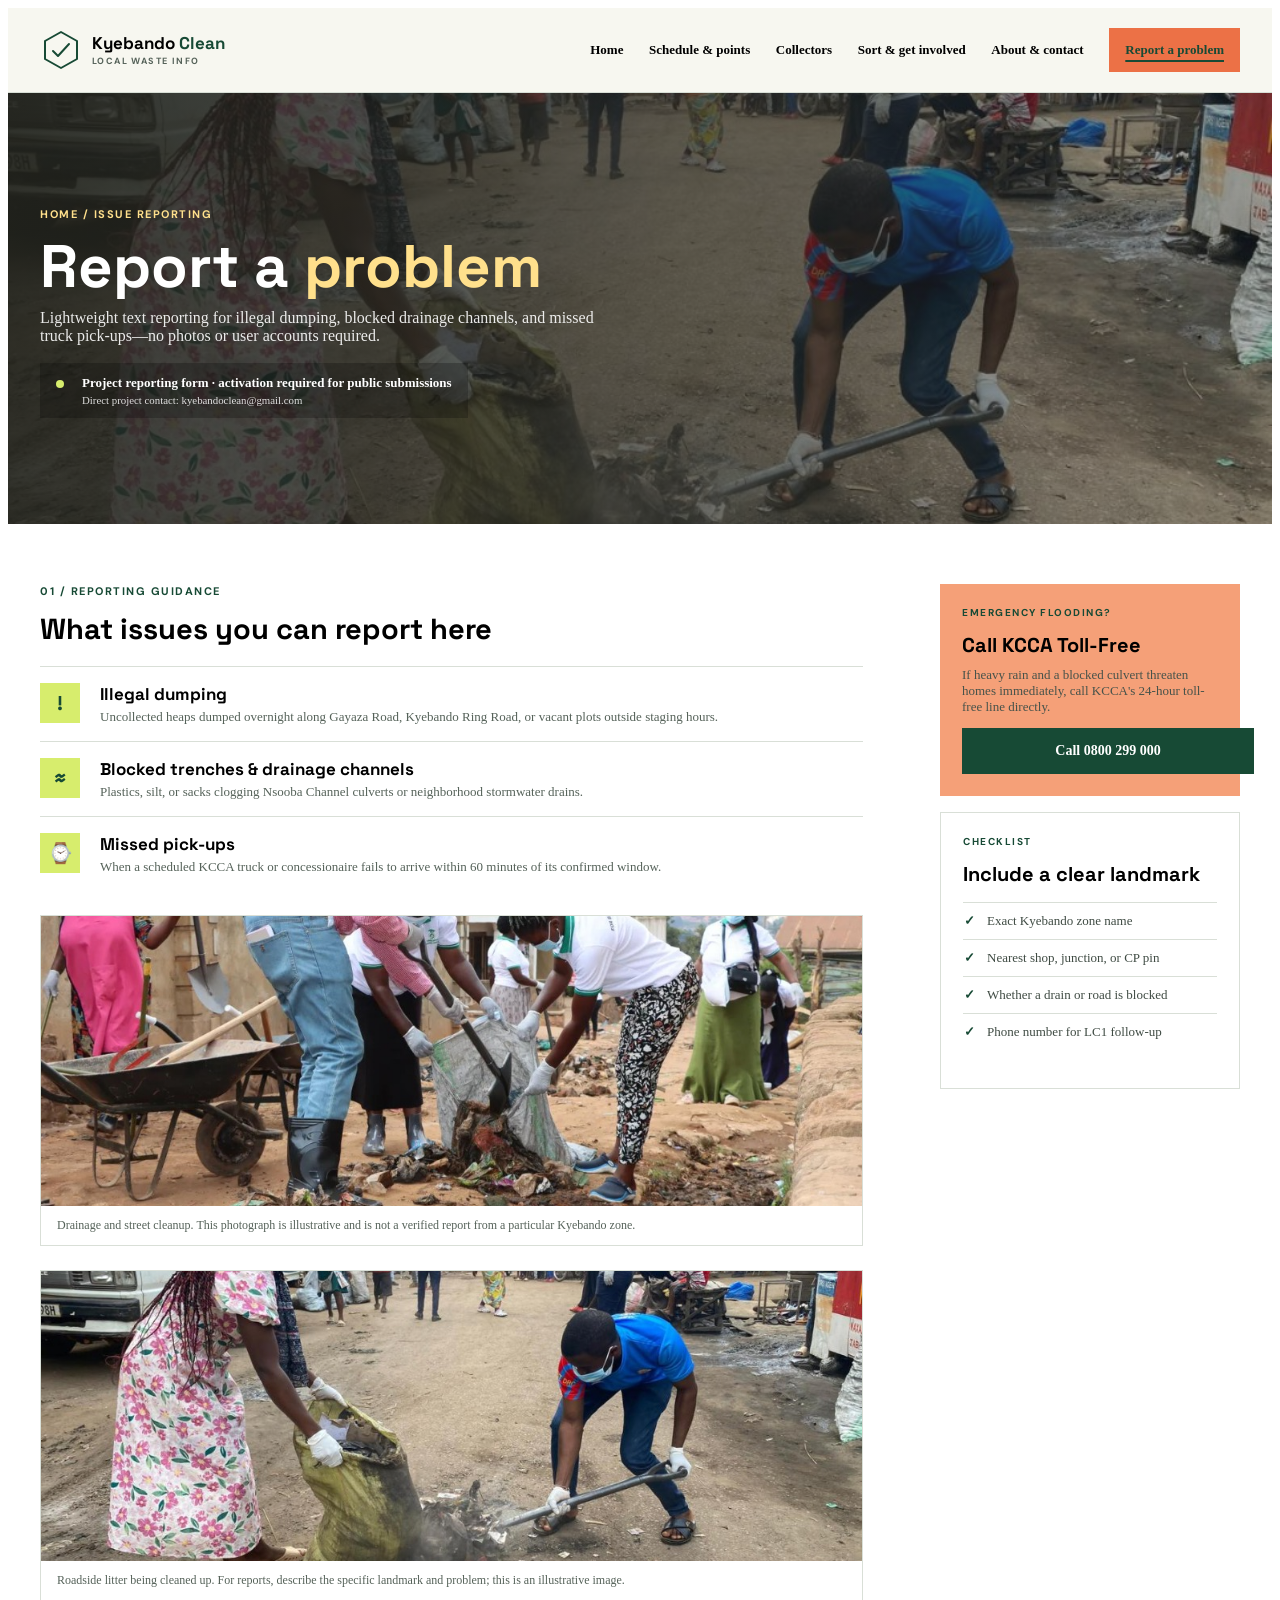
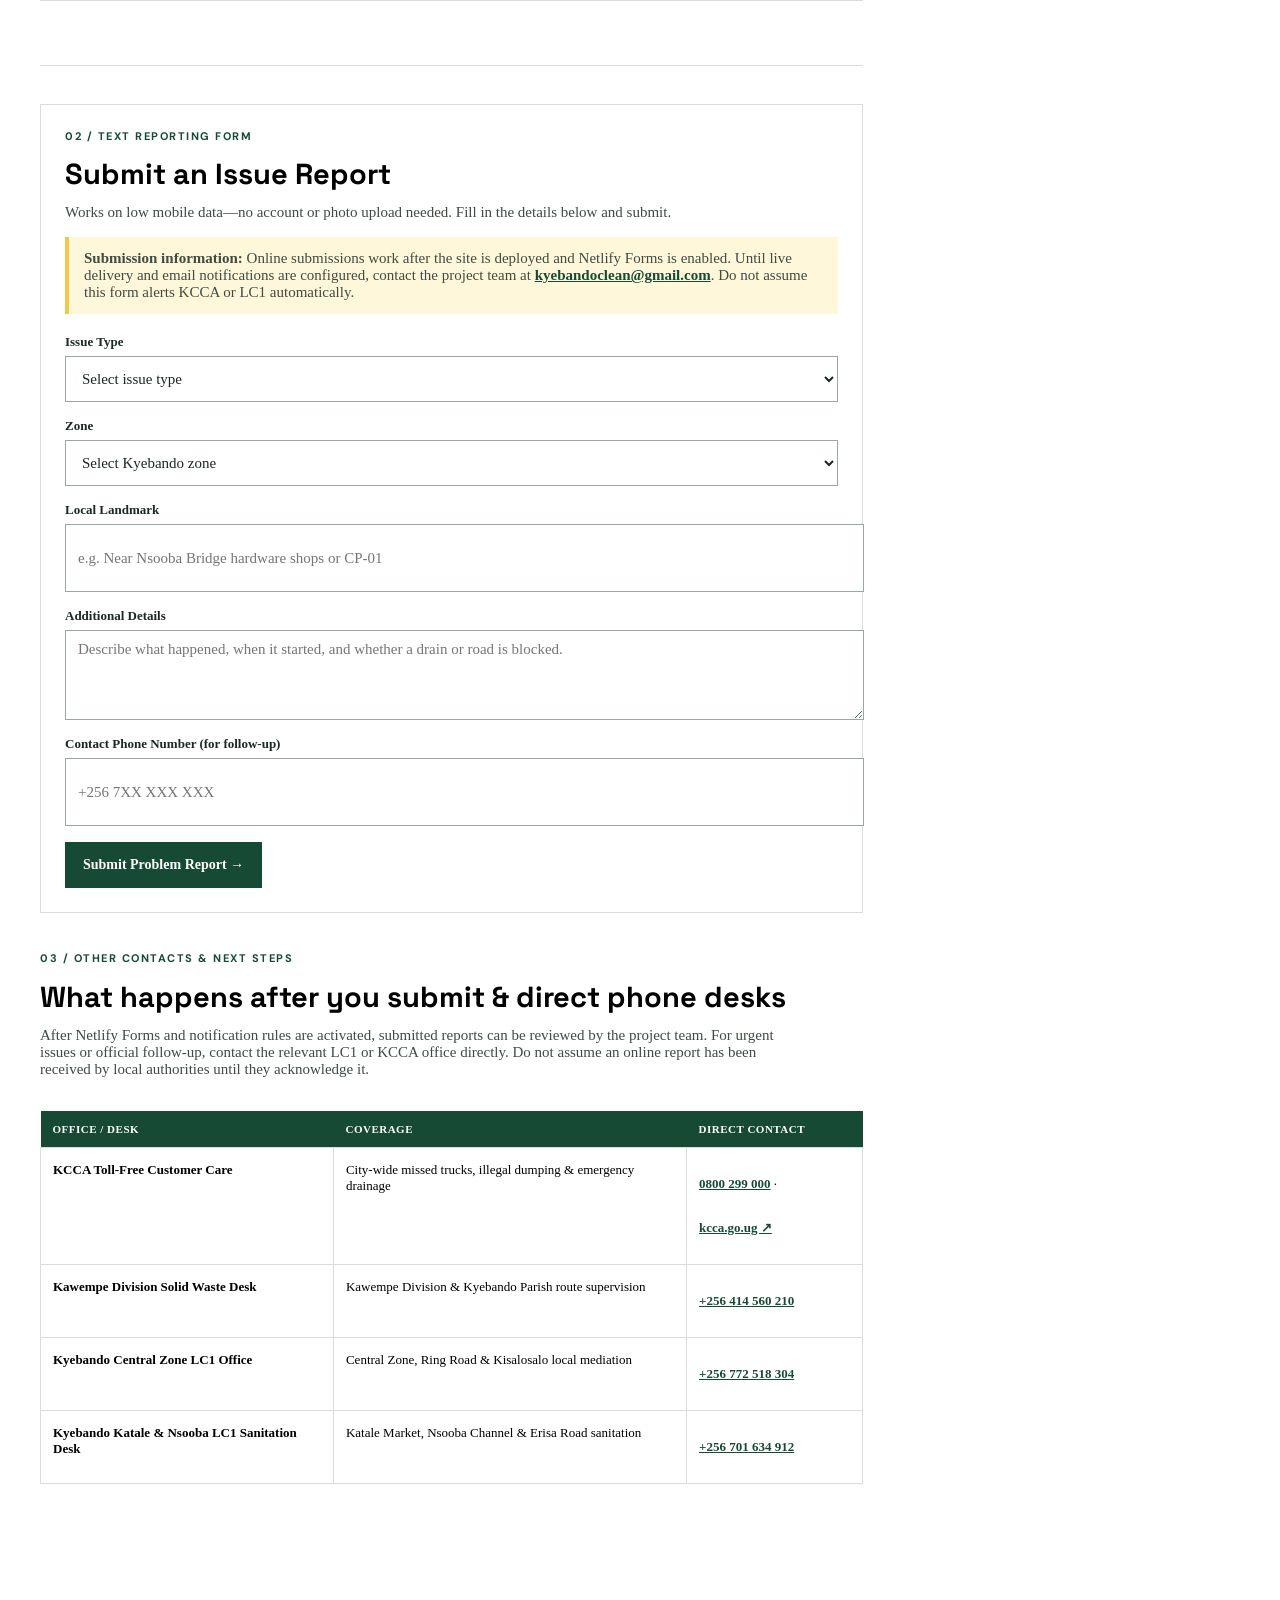
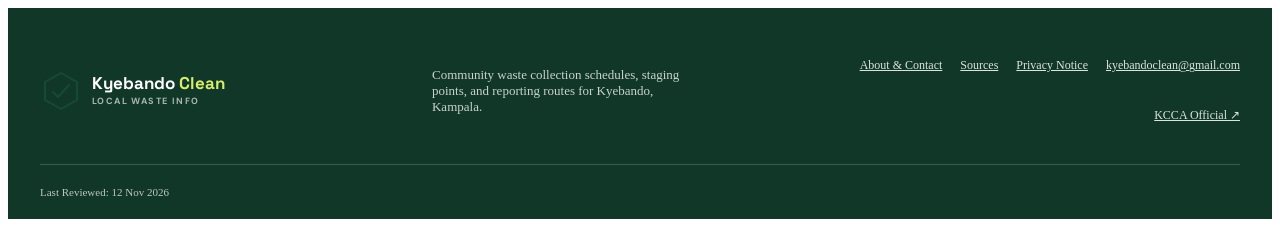
==== report.html @ 3b75c40a "Publish Kyebando Clean website Co-authored-by: Copilot <223556219+Copilot@users.noreply.github.com>" ====
<!DOCTYPE html>
<html lang="en">
<head>
<meta charset="utf-8"/>
<meta content="width=device-width, initial-scale=1" name="viewport"/>
<meta content="#174a35" name="theme-color"/>
<meta content="Report illegal dumping, blocked drainage trenches, or missed rubbish pick-ups in Kyebando without needing an account or photo upload." name="description"/>
<title>Report a Problem | Kyebando Clean</title>
<link href="https://fonts.googleapis.com" rel="preconnect"/>
<link crossorigin="" href="https://fonts.gstatic.com" rel="preconnect"/>
<link href="https://fonts.googleapis.com/css2?family=DM+Sans:wght@400;500;600;700&amp;family=Space+Grotesk:wght@500;600;700&amp;display=swap" rel="stylesheet"/>
<link href="css/style.css" rel="stylesheet"/>
<link href="assets/favicon.svg" rel="icon" type="image/svg+xml"/></head>
<body data-page="report">
<a class="skip-link" href="#main">Skip to content</a>
<header class="site-header">
<div class="header-inner">
<a aria-label="Kyebando Clean home" class="brand" href="index.html">
<span class="brand-mark">
<svg fill="none" height="42" stroke="currentColor" stroke-linecap="round" stroke-linejoin="round" stroke-width="2" viewbox="0 0 42 42" width="42"><path d="M21 3 37 12v18L21 39 5 30V12L21 3Z"></path><path d="m13 22 5 5 11-12"></path></svg>
</span>
<span class="brand-name">Kyebando <b>Clean</b><small>LOCAL WASTE INFO</small></span>
</a>
<nav aria-label="Main navigation" class="primary-nav desktop-nav" id="primary-nav">
<a href="index.html">Home</a>
<a href="schedule-points.html">Schedule &amp; points</a>
<a href="collectors.html">Collectors</a>
<a href="community.html">Sort &amp; get involved</a>
<a href="about.html">About &amp; contact</a>
<a aria-current="page" class="nav-report" href="report.html">Report a problem</a>
</nav><details class="nav-drawer mobile-nav">
<summary aria-label="Toggle navigation menu" class="menu-toggle">Menu</summary>
<nav aria-label="Mobile navigation" class="primary-nav" id="mobile-primary-nav">
<a href="index.html">Home</a>
<a href="schedule-points.html">Schedule &amp; points</a>
<a href="collectors.html">Collectors</a>
<a href="community.html">Sort &amp; get involved</a>
<a href="about.html">About &amp; contact</a>
<a aria-current="page" class="nav-report" href="report.html">Report a problem</a>
</nav>
</details>
</div>
</header>
<main id="main">
<section class="page-hero page-hero-orange">
<div class="page-hero-inner">
<p class="eyebrow"><a href="index.html">HOME</a> / ISSUE REPORTING</p>
<h1>Report a <em>problem</em></h1>
<p>Lightweight text reporting for illegal dumping, blocked drainage channels, and missed truck pick-ups—no photos or user accounts required.</p>
<div class="confirmation-banner">
<span aria-hidden="true" class="status-pip"></span>
<span>
<strong>Project reporting form · activation required for public submissions</strong>
<small>Direct project contact: kyebandoclean@gmail.com</small>
</span>
</div>
</section>
<section class="content-layout">
<div class="main-column">
<section class="content-section">
<p class="eyebrow eyebrow-dark">01 / Reporting Guidance</p>
<h2>What issues you can report here</h2>
<div class="report-types">
<article>
<span aria-hidden="true" class="report-icon">!</span>
<div>
<h3>Illegal dumping</h3>
<p>Uncollected heaps dumped overnight along Gayaza Road, Kyebando Ring Road, or vacant plots outside staging hours.</p>
</div>
</article>
<article>
<span aria-hidden="true" class="report-icon">≈</span>
<div>
<h3>Blocked trenches &amp; drainage channels</h3>
<p>Plastics, silt, or sacks clogging Nsooba Channel culverts or neighborhood stormwater drains.</p>
</div>
</article>
<article>
<span aria-hidden="true" class="report-icon">⌚</span>
<div>
<h3>Missed pick-ups</h3>
<p>When a scheduled KCCA truck or concessionaire fails to arrive within 60 minutes of its confirmed window.</p>
</div>
</article>
</div><figure class="photo-feature narrow-photo"><img alt="People wearing gloves shovelling garbage beside a drainage channel" decoding="async" loading="lazy" src="assets/neighbourhood-drain-cleaning.jpg"/><figcaption>Drainage and street cleanup. This photograph is illustrative and is not a verified report from a particular Kyebando zone.</figcaption></figure><figure class="photo-feature narrow-photo"><img alt="Two people removing litter and debris from a street with a shovel and sack" decoding="async" loading="lazy" src="assets/roadside-cleanup.jpg"/><figcaption>Roadside litter being cleaned up. For reports, describe the specific landmark and problem; this is an illustrative image.</figcaption></figure>
</section>
<section class="content-section form-section" id="report-form">
<p class="eyebrow eyebrow-dark">02 / Text Reporting Form</p>
<h2>Submit an Issue Report</h2>
<p>Works on low mobile data—no account or photo upload needed. Fill in the details below and submit.</p>
<p class="form-notice"><strong>Submission information:</strong> Online submissions work after the site is deployed and Netlify Forms is enabled. Until live delivery and email notifications are configured, contact the project team at <a href="mailto:kyebandoclean@gmail.com">kyebandoclean@gmail.com</a>. Do not assume this form alerts KCCA or LC1 automatically.</p><form action="thanks.html" class="local-form" data-netlify="true" data-netlify-honeypot="bot-field" method="POST" name="problem-report"><input name="form-name" type="hidden" value="problem-report"/><p class="honeypot-field"><label>Leave this field blank: <input autocomplete="off" name="bot-field" tabindex="-1"/></label></p>
<div class="form-field">
<label for="rep-type">Issue Type</label>
<select id="rep-type" name="issue_type" required="">
<option value="">Select issue type</option>
<option value="illegal-dumping">Illegal dumping</option>
<option value="blocked-trenches">Blocked trenches / drainage channel</option>
<option value="missed-pickup">Missed pick-up</option>
<option value="other">Other sanitation issue</option>
</select>
</div>
<div class="form-field">
<label for="rep-zone">Zone</label>
<select id="rep-zone" name="zone" required="">
<option value="">Select Kyebando zone</option>
<option value="katale">Katale Zone</option>
<option value="nsooba">Nsooba Zone</option>
<option value="central">Central Zone</option>
<option value="kisalosalo">Kisalosalo Zone</option>
<option value="erisa-bahai">Erisa Road / Bahai Slope</option>
</select>
</div>
<div class="form-field">
<label for="rep-landmark">Local Landmark</label>
<input id="rep-landmark" name="landmark" placeholder="e.g. Near Nsooba Bridge hardware shops or CP-01" required="" type="text"/>
</div>
<div class="form-field">
<label for="rep-details">Additional Details</label>
<textarea id="rep-details" maxlength="600" name="details" placeholder="Describe what happened, when it started, and whether a drain or road is blocked." required="" rows="4"></textarea>
</div>
<div class="form-field">
<label for="rep-phone">Contact Phone Number (for follow-up)</label>
<input autocomplete="tel" id="rep-phone" name="phone" placeholder="+256 7XX XXX XXX" required="" type="tel"/>
</div>
<button class="button button-dark" type="submit">Submit Problem Report →</button>
</form>
</section>
<section class="content-section" id="contacts-next-steps">
<p class="eyebrow eyebrow-dark">03 / Other Contacts &amp; Next Steps</p>
<h2>What happens after you submit &amp; direct phone desks</h2>
<p>After Netlify Forms and notification rules are activated, submitted reports can be reviewed by the project team. For urgent issues or official follow-up, contact the relevant LC1 or KCCA office directly. Do not assume an online report has been received by local authorities until they acknowledge it.</p>
<div class="table-scroll">
<table class="data-table">
<thead>
<tr>
<th scope="col">Office / Desk</th>
<th scope="col">Coverage</th>
<th scope="col">Direct Contact</th>
</tr>
</thead>
<tbody>
<tr>
<td><strong>KCCA Toll-Free Customer Care</strong></td>
<td>City-wide missed trucks, illegal dumping &amp; emergency drainage</td>
<td><a href="tel:0800299000">0800 299 000</a> · <a href="https://www.kcca.go.ug/" rel="noopener noreferrer" target="_blank">kcca.go.ug ↗</a></td>
</tr>
<tr>
<td><strong>Kawempe Division Solid Waste Desk</strong></td>
<td>Kawempe Division &amp; Kyebando Parish route supervision</td>
<td><a href="tel:+256414560210">+256 414 560 210</a></td>
</tr>
<tr>
<td><strong>Kyebando Central Zone LC1 Office</strong></td>
<td>Central Zone, Ring Road &amp; Kisalosalo local mediation</td>
<td><a href="tel:+256772518304">+256 772 518 304</a></td>
</tr>
<tr>
<td><strong>Kyebando Katale &amp; Nsooba LC1 Sanitation Desk</strong></td>
<td>Katale Market, Nsooba Channel &amp; Erisa Road sanitation</td>
<td><a href="tel:+256701634912">+256 701 634 912</a></td>
</tr>
</tbody>
</table>
</div>
</section>
</div>
<aside class="side-column">
<div class="side-card side-card-orange">
<p class="eyebrow">Emergency Flooding?</p>
<h3>Call KCCA Toll-Free</h3>
<p>If heavy rain and a blocked culvert threaten homes immediately, call KCCA's 24-hour toll-free line directly.</p>
<a class="button button-dark button-full" href="tel:0800299000">Call 0800 299 000</a>
</div>
<div class="side-card">
<p class="eyebrow eyebrow-dark">Checklist</p>
<h3>Include a clear landmark</h3>
<ul class="mini-list">
<li>Exact Kyebando zone name</li>
<li>Nearest shop, junction, or CP pin</li>
<li>Whether a drain or road is blocked</li>
<li>Phone number for LC1 follow-up</li>
</ul>
</div>
</aside>
</section>
</main>
<footer class="site-footer">
<div class="footer-main">
<a class="brand brand-footer" href="index.html">
<span class="brand-mark">
<svg fill="none" height="42" stroke="currentColor" stroke-linecap="round" stroke-linejoin="round" stroke-width="2" viewbox="0 0 42 42" width="42"><path d="M21 3 37 12v18L21 39 5 30V12L21 3Z"></path><path d="m13 22 5 5 11-12"></path></svg>
</span>
<span class="brand-name">Kyebando <b>Clean</b><small>LOCAL WASTE INFO</small></span>
</a>
<p>Community waste collection schedules, staging points, and reporting routes for Kyebando, Kampala.</p>
<div class="footer-links">
<a href="about.html">About &amp; Contact</a>
<a href="about.html#sources">Sources</a>
<a href="about.html#privacy">Privacy Notice</a>
<a href="mailto:kyebandoclean@gmail.com">kyebandoclean@gmail.com</a>
<a href="https://www.kcca.go.ug/" rel="noopener noreferrer" target="_blank">KCCA Official ↗</a>
</div>
</div>
<div class="footer-bottom">
<span>Last Reviewed: 12 Nov 2026</span>
</div>
</footer>
</body>
</html>
---- css/style.css ----
:root {
  color-scheme: light;
  --forest: #174a35;
  --forest-deep: #103727;
  --leaf: #d7ed6d;
  --sun: #f0c84b;
  --tangerine: #ec7146;
  --ink: #1c2821;
  --muted: #556259;
  --paper: #f7f7f0;
  --line: #d9dfd7;
  --font-display: "Space Grotesk", "Trebuchet MS", sans-serif;
  --font-body: "DM Sans", "Segoe UI", sans-serif;
}

a {
  color: inherit;
}

button,
input,
textarea,
select {
  font: inherit;
}

button,
a {
  -webkit-tap-highlight-color: transparent;
}

a:focus-visible,
button:focus-visible,
input:focus-visible,
textarea:focus-visible,
select:focus-visible,
summary:focus-visible {
  outline: 3px solid var(--tangerine);
  outline-offset: 3px;
}

.skip-link {
  position: absolute;
  z-index: 20;
  top: 8px;
  left: 8px;
  min-height: 44px;
  padding: 10px 14px;
  transform: translateY(-150%);
  color: #fff;
  background: var(--forest);
  font-weight: 700;
  text-decoration: none;
}

.skip-link:focus {
  transform: none;
}

.site-header {
  position: relative;
  z-index: 10;
  border-bottom: 1px solid rgba(23, 74, 53, .14);
  background: var(--paper);
}

.header-inner {
  width: min(1200px, calc(100% - 48px));
  min-height: 84px;
  margin: auto;
  display: flex;
  align-items: center;
  justify-content: space-between;
  gap: 24px;
}

.brand {
  display: inline-flex;
  align-items: center;
  gap: 10px;
  min-height: 44px;
  text-decoration: none;
  flex: 0 0 auto;
}

.brand-mark {
  width: 42px;
  height: 42px;
  display: grid;
  place-items: center;
  color: var(--forest);
}

.brand-mark svg {
  width: 100%;
  height: 100%;
  display: block;
}

.brand-name {
  font: 700 17px/1 var(--font-display);
}

.brand-name b {
  color: var(--forest);
}

.brand-name small {
  display: block;
  margin-top: 5px;
  color: var(--muted);
  font: 700 9px/1 var(--font-body);
  letter-spacing: 1.4px;
}

.nav-drawer {
  display: contents;
}

.menu-toggle {
  display: none;
  list-style: none;
  cursor: pointer;
}

.menu-toggle::-webkit-details-marker {
  display: none;
}

.primary-nav {
  display: flex;
  align-items: center;
  gap: clamp(14px, 2vw, 28px);
}

.primary-nav a {
  min-height: 44px;
  display: inline-flex;
  align-items: center;
  text-decoration: none;
  font-size: 13px;
  font-weight: 700;
}

.primary-nav a:not(.nav-report):hover,
.primary-nav a[aria-current="page"] {
  color: var(--forest);
  text-decoration: underline;
  text-decoration-thickness: 2px;
  text-underline-offset: 6px;
}

.nav-report {
  min-height: 44px;
  padding: 0 16px;
  display: inline-flex;
  align-items: center;
  gap: 8px;
  color: #1c1612;
  background: var(--tangerine);
  font-weight: 700;
}

.nav-report:hover {
  background: #f1865e;
}

.alert-banner {
  background: var(--forest-deep);
  color: #fff;
  border-bottom: 1px solid rgba(255, 255, 255, .14);
}

.alert-banner-inner {
  width: min(1200px, calc(100% - 48px));
  min-height: 64px;
  margin: auto;
  padding: 10px 0;
  display: flex;
  align-items: center;
  justify-content: space-between;
  gap: 16px;
  flex-wrap: wrap;
}

.alert-banner p {
  margin: 0;
  font-size: 15px;
  font-weight: 600;
}

.hero {
  position: relative;
  min-height: 500px;
  display: grid;
  grid-template-columns: minmax(0, 1fr) minmax(340px, .9fr);
  overflow: hidden;
  background: linear-gradient(rgba(15, 43, 31, .66), rgba(15, 43, 31, .62)), url("../assets/street-waste-cleanup.jpg") center/cover no-repeat;
  color: #fff;
}

.hero-copy {
  position: relative;
  z-index: 1;
  width: min(650px, 100%);
  padding: 68px 40px 64px max(24px, calc((100vw - 1200px) / 2));
  align-self: center;
}

.eyebrow {
  margin: 0 0 14px;
  color: var(--leaf);
  font: 700 11px/1.3 var(--font-body);
  letter-spacing: 1.5px;
  text-transform: uppercase;
}

.eyebrow-dark {
  color: var(--forest);
}

.eyebrow a {
  text-decoration: none;
}

.eyebrow a:hover {
  text-decoration: underline;
}

.eyebrow-dot,
.status-pip {
  width: 8px;
  height: 8px;
  margin-right: 8px;
  display: inline-block;
  border-radius: 50%;
  background: var(--leaf);
  vertical-align: 1px;
}

h1,
h2,
h3,
p {
  margin-top: 0;
}

h1,
h2,
h3 {
  font-family: var(--font-display);
}

.hero h1 {
  margin: 0 0 20px;
  font-size: clamp(44px, 5.6vw, 68px);
  line-height: 1.02;
  font-weight: 600;
}

.hero h1 em,
.page-hero h1 em {
  color: var(--leaf);
  font-style: normal;
}

.hero-intro {
  max-width: 460px;
  margin-bottom: 26px;
  color: rgba(255, 255, 255, .86);
  font-size: 17px;
}

.button {
  min-height: 46px;
  padding: 0 18px;
  display: inline-flex;
  align-items: center;
  justify-content: center;
  gap: 14px;
  border: 0;
  text-decoration: none;
  font-weight: 700;
  font-size: 14px;
  cursor: pointer;
  transition: transform .16s ease, background .16s ease;
}

.button:hover {
  transform: translateY(-2px);
}

.button-lime {
  color: var(--forest-deep);
  background: var(--leaf);
}

.button-lime:hover {
  background: #e2f58a;
}

.button-dark {
  color: #fff;
  background: var(--forest);
}

.button-dark:hover {
  background: var(--forest-deep);
}

.button-outline {
  color: var(--forest);
  border: 1px solid var(--forest);
  background: transparent;
}

.button-outline:hover {
  background: rgba(23, 74, 53, .08);
}

.button-full {
  width: 100%;
}

.hero-note {
  margin: 16px 0 0;
  color: rgba(255, 255, 255, .74);
  font-size: 12px;
}

.hero-visual {
  position: relative;
  min-height: 460px;
  margin: 0;
  overflow: hidden;
  background: linear-gradient(rgba(18, 35, 27, .32), rgba(18, 35, 27, .2)), url("../assets/collection-truck-and-worker.jpg") center/cover no-repeat;
}

.visual-label {
  position: absolute;
  z-index: 2;
  right: 7%;
  bottom: 32px;
  left: 7%;
  display: flex;
  align-items: center;
  gap: 14px;
  color: #fff;
  font-size: 13px;
}

.visual-label-icon {
  width: 38px;
  height: 38px;
  flex: 0 0 auto;
  display: grid;
  place-items: center;
  border: 1px solid rgba(255, 255, 255, .75);
  border-radius: 50%;
  font-size: 18px;
}

.visual-label b {
  display: block;
  margin-top: 2px;
  font: 600 17px var(--font-display);
}

.visual-label small {
  display: block;
  margin-top: 4px;
  font-size: 11px;
  opacity: .88;
}

.trust-strip {
  min-height: 68px;
  padding: 14px max(24px, calc((100vw - 1200px) / 2));
  display: flex;
  align-items: center;
  gap: 10px;
  border-bottom: 1px solid var(--line);
  background: #eaf0df;
}

.trust-strip .status-pip {
  flex: 0 0 auto;
  background: var(--forest);
}

.trust-strip p {
  flex: 1;
  margin: 0;
  color: #2f3d33;
  font-size: 13px;
}

.trust-strip a {
  min-height: 44px;
  display: inline-flex;
  align-items: center;
  color: var(--forest);
  font-size: 13px;
  font-weight: 700;
  white-space: nowrap;
}

.section-wrap {
  width: min(1200px, calc(100% - 48px));
  margin: auto;
}

.home-shortcuts {
  padding: 72px 0 80px;
}

.section-heading {
  margin-bottom: 28px;
  display: flex;
  align-items: end;
  justify-content: space-between;
  gap: 24px;
}

.section-heading h2,
.closing-cta h2 {
  margin: 0;
  font-size: clamp(28px, 3.8vw, 42px);
  line-height: 1.1;
}

.section-aside {
  max-width: 340px;
  margin: 0;
  color: var(--muted);
  font-size: 14px;
}

.shortcut-grid {
  display: grid;
  grid-template-columns: repeat(3, 1fr);
  gap: 16px;
}

.shortcut {
  min-height: 244px;
  padding: 24px;
  display: flex;
  flex-direction: column;
  align-items: flex-start;
  text-decoration: none;
  transition: transform .18s ease;
}

.shortcut:hover {
  transform: translateY(-4px);
}

.shortcut-green {
  color: #fff;
  background: var(--forest);
}

.shortcut-yellow {
  color: var(--ink);
  background: var(--sun);
}

.shortcut-orange {
  color: var(--ink);
  background: #f5a078;
}

.shortcut-number {
  font-size: 10px;
  font-weight: 700;
  letter-spacing: 1.2px;
}

.shortcut-icon {
  min-height: 48px;
  margin-top: 12px;
  font-size: 34px;
  line-height: 1;
}

.shortcut h3 {
  margin: 0 0 10px;
  font-size: 22px;
  line-height: 1.15;
}

.shortcut p {
  margin: 0 0 18px;
  font-size: 13px;
  opacity: .88;
}

.shortcut-link {
  margin-top: auto;
  display: flex;
  justify-content: space-between;
  width: 100%;
  font-size: 13px;
  font-weight: 700;
}

.notice-band {
  color: #fff;
  background: #263d31;
}

.notice-inner {
  width: min(1200px, calc(100% - 48px));
  margin: auto;
  padding: 68px 0 74px;
  display: grid;
  grid-template-columns: .78fr 1.22fr;
  gap: 8%;
}

.notice-title h2 {
  margin: 0 0 14px;
  font-size: 36px;
  line-height: 1.08;
}

.notice-title>p:not(.eyebrow) {
  max-width: 310px;
  color: rgba(255, 255, 255, .76);
  font-size: 14px;
}

.text-link {
  min-height: 44px;
  display: inline-flex;
  gap: 8px;
  align-items: center;
  color: var(--forest);
  font-size: 13px;
  font-weight: 700;
  text-underline-offset: 4px;
}

.light-link {
  color: #fff;
}

.notice-item {
  padding: 20px 0;
  display: grid;
  grid-template-columns: 112px 1fr;
  gap: 18px;
  border-top: 1px solid rgba(255, 255, 255, .22);
}

.notice-item:last-child {
  border-bottom: 1px solid rgba(255, 255, 255, .22);
}

.notice-item time {
  padding-top: 4px;
  color: var(--leaf);
  font-size: 11px;
  font-weight: 700;
  letter-spacing: .8px;
}

.notice-item h3 {
  margin: 0 0 6px;
  font-size: 18px;
  line-height: 1.25;
}

.notice-item p {
  margin: 0 0 8px;
  color: rgba(255, 255, 255, .78);
  font-size: 13px;
}

.notice-item a {
  color: var(--leaf);
  font-size: 12px;
  font-weight: 700;
}

.closing-cta {
  min-height: 210px;
  padding: 40px 24px;
  display: flex;
  flex-direction: column;
  align-items: center;
  justify-content: center;
  text-align: center;
  background: var(--leaf);
}

.closing-cta h2 {
  margin-bottom: 18px;
}

.page-hero {
  position: relative;
  min-height: 280px;
  padding: 52px 24px 44px;
  overflow: hidden;
  background-position: center;
  background-size: cover;
  background-repeat: no-repeat;
}

.page-hero-green {
  color: #fff;
  background-image: linear-gradient(rgba(16, 55, 39, .72), rgba(16, 55, 39, .72)), url("../assets/volunteers-collecting-litter.jpg");
}

.page-hero-yellow {
  color: var(--ink);
  background-image: linear-gradient(rgba(240, 200, 75, .8), rgba(240, 200, 75, .78)), url("../assets/collection-truck-and-worker.jpg");
}

.page-hero-orange {
  color: var(--ink);
  background-image: linear-gradient(rgba(245, 160, 120, .78), rgba(245, 160, 120, .74)), url("../assets/street-waste-cleanup.jpg");
}

.page-hero-inner {
  width: min(1200px, 100%);
  margin: auto;
}

.page-hero-green .eyebrow {
  color: var(--leaf);
}

.page-hero-yellow .eyebrow,
.page-hero-orange .eyebrow {
  color: var(--forest);
}

.page-hero h1 {
  margin: 0 0 12px;
  font-size: clamp(40px, 5vw, 60px);
  line-height: 1.02;
}

.page-hero-yellow h1 em,
.page-hero-orange h1 em {
  color: var(--forest);
}

.page-hero-inner>p:not(.eyebrow) {
  max-width: 580px;
  margin: 0;
  font-size: 16px;
  opacity: .9;
}

.confirmation-banner {
  width: fit-content;
  max-width: 640px;
  margin-top: 18px;
  padding: 12px 16px;
  display: flex;
  align-items: flex-start;
  gap: 10px;
  background: rgba(255, 255, 255, .15);
  font-size: 13px;
}

.page-hero-yellow .confirmation-banner,
.page-hero-orange .confirmation-banner {
  background: rgba(255, 255, 255, .52);
}

.confirmation-banner .status-pip {
  margin-top: 5px;
  background: var(--forest);
}

.page-hero-green .confirmation-banner .status-pip {
  background: var(--leaf);
}

.confirmation-banner strong,
.confirmation-banner small {
  display: block;
}

.confirmation-banner small {
  margin-top: 3px;
  opacity: .85;
}

.content-layout {
  width: min(1200px, calc(100% - 48px));
  margin: auto;
  padding: 60px 0 84px;
  display: grid;
  grid-template-columns: minmax(0, 1fr) 300px;
  gap: clamp(32px, 6vw, 80px);
  align-items: start;
}

.main-column {
  min-width: 0;
}

.content-section {
  padding: 0 0 40px;
  margin: 0 0 38px;
  border-bottom: 1px solid var(--line);
  scroll-margin-top: 24px;
}

.content-section:last-child {
  margin-bottom: 0;
  border-bottom: 0;
}

.content-section h2 {
  margin: 0 0 14px;
  font-size: 29px;
  line-height: 1.15;
}

.content-section>p:not(.eyebrow) {
  max-width: 740px;
  color: #3f4b43;
  font-size: 15px;
}

.side-column {
  display: grid;
  gap: 16px;
}

.side-card {
  padding: 22px;
  border: 1px solid var(--line);
  background: #fff;
}

.side-card .eyebrow {
  color: var(--forest);
  font-size: 10px;
}

.side-card h3 {
  margin: 0 0 10px;
  font-size: 20px;
  line-height: 1.2;
}

.side-card p:not(.eyebrow) {
  color: #46524a;
  font-size: 13px;
}

.side-card-orange {
  border: 0;
  background: #f5a078;
}

.side-card-yellow {
  border: 0;
  background: var(--sun);
}

.side-card-green {
  border: 0;
  color: #fff;
  background: var(--forest);
}

.side-card-green .eyebrow,
.side-card-green p:not(.eyebrow) {
  color: rgba(255, 255, 255, .84);
}

.side-card-green h3 {
  color: #fff;
}

.zone-tabs {
  margin: 20px 0 18px;
  display: flex;
  gap: 8px;
  flex-wrap: wrap;
}

.zone-tabs a {
  min-height: 44px;
  padding: 8px 14px;
  display: inline-flex;
  align-items: center;
  border: 1px solid var(--line);
  color: var(--forest);
  background: #fff;
  font-size: 13px;
  font-weight: 700;
  text-decoration: none;
}

.zone-tabs a:hover {
  border-color: var(--forest);
  background: #eaf0df;
}

.zone-table {
  margin-bottom: 12px;
  padding: 18px;
  display: grid;
  grid-template-columns: .9fr 1.15fr 1.1fr auto;
  gap: 16px;
  align-items: center;
  border: 1px solid var(--line);
  background: #fff;
  scroll-margin-top: 20px;
}

.zone-name span,
.zone-detail span,
.zone-status small {
  display: block;
  color: var(--muted);
  font-size: 11px;
}

.zone-name span {
  color: var(--forest);
  font-weight: 700;
  letter-spacing: .8px;
}

.zone-name h3 {
  margin: 3px 0 0;
  font-size: 18px;
}

.zone-detail strong {
  display: block;
  margin-top: 3px;
  font-size: 13px;
}

.zone-status {
  text-align: right;
}

.status-tag {
  display: inline-block;
  padding: 4px 8px;
  color: var(--forest-deep);
  background: #dff0c2;
  font-size: 10px;
  font-weight: 700;
  letter-spacing: .7px;
}

.zone-status small {
  margin-top: 6px;
}

.map-figure {
  margin: 20px 0;
  border: 1px solid var(--line);
  background: #fff;
}

.map-figure img {
  width: 100%;
  height: auto;
  display: block;
}

.map-figure figcaption {
  padding: 12px 14px;
  color: var(--muted);
  font-size: 12px;
  border-top: 1px solid var(--line);
}

.table-scroll {
  overflow-x: auto;
  -webkit-overflow-scrolling: touch;
}

.data-table {
  width: 100%;
  margin-top: 18px;
  border-collapse: collapse;
  background: #fff;
  font-size: 13px;
  text-align: left;
}

.data-table th {
  padding: 12px;
  color: #fff;
  background: var(--forest);
  font-size: 11px;
  letter-spacing: .5px;
  text-transform: uppercase;
}

.data-table td {
  padding: 14px 12px;
  border: 1px solid var(--line);
  vertical-align: top;
}

.data-table a {
  min-height: 44px;
  display: inline-flex;
  align-items: center;
  color: var(--forest);
  font-weight: 700;
}

.step-row {
  padding: 16px 0;
  display: grid;
  grid-template-columns: 44px 1fr;
  gap: 12px;
  align-items: start;
  border-top: 1px solid var(--line);
}

.step-row>span {
  color: var(--forest);
  font: 700 20px var(--font-display);
}

.step-row p {
  margin: 0;
  color: #3f4b43;
  font-size: 14px;
}

.source-note {
  margin: 16px 0 0;
  padding-left: 12px;
  border-left: 3px solid var(--sun);
  color: var(--muted);
  font-size: 12px !important;
}

.check-list,
.mini-list {
  padding: 0;
  list-style: none;
}

.check-list li,
.mini-list li {
  position: relative;
  padding: 10px 0 10px 24px;
  border-top: 1px solid var(--line);
  color: #3f4b43;
  font-size: 13px;
}

.check-list li::before,
.mini-list li::before {
  position: absolute;
  left: 1px;
  color: var(--forest);
  content: "✓";
  font-weight: 700;
}

.advice-grid {
  display: grid;
  grid-template-columns: repeat(3, 1fr);
  gap: 12px;
  margin-top: 20px;
}

.advice-grid article {
  padding: 18px;
  border: 1px solid var(--line);
  background: #fff;
}

.advice-grid article>span {
  color: var(--forest);
  font: 700 18px var(--font-display);
}

.advice-grid h3 {
  margin: 12px 0 8px;
  font-size: 17px;
}

.advice-grid p {
  margin: 0;
  color: var(--muted);
  font-size: 13px;
}

.form-section {
  padding: 24px;
  border: 1px solid var(--line);
  background: #fff;
}

.local-form {
  display: grid;
  gap: 16px;
  margin-top: 20px;
}

.form-field {
  display: grid;
  gap: 6px;
}

.form-field label {
  color: var(--ink);
  font-size: 13px;
  font-weight: 700;
}

.local-form input:not([type="checkbox"]),
.local-form textarea,
.local-form select {
  width: 100%;
  min-height: 46px;
  padding: 10px 12px;
  border: 1px solid #9aa89d;
  border-radius: 0;
  color: var(--ink);
  background: #fff;
  font-size: 15px;
}

.local-form textarea {
  resize: vertical;
}

.consent-check {
  min-height: 44px;
  display: flex;
  align-items: flex-start;
  gap: 10px;
  font-size: 13px;
  cursor: pointer;
}

.consent-check input {
  width: 20px;
  height: 20px;
  margin: 2px 0 0;
  flex: 0 0 auto;
  accent-color: var(--forest);
}

.local-form .button {
  justify-self: start;
}

.target-confirmation {
  display: none;
  margin-top: 18px;
  padding: 16px;
  border-left: 4px solid var(--forest);
  background: #eaf0df;
  color: var(--ink);
  font-size: 14px;
}

.target-confirmation:target {
  display: block;
}

.target-confirmation strong {
  display: block;
  margin-bottom: 4px;
  color: var(--forest-deep);
}

.target-confirmation a {
  color: var(--forest);
  font-weight: 700;
}

.report-types {
  margin-top: 20px;
}

.report-types article {
  padding: 16px 0;
  display: grid;
  grid-template-columns: 48px 1fr;
  gap: 12px;
  border-top: 1px solid var(--line);
}

.report-icon {
  width: 40px;
  height: 40px;
  display: grid;
  place-items: center;
  color: var(--forest);
  background: var(--leaf);
  font: 700 20px var(--font-display);
}

.report-types h3 {
  margin: 0 0 4px;
  font-size: 17px;
}

.report-types p {
  margin: 0;
  color: var(--muted);
  font-size: 13px;
}

.sorting-chart-figure {
  margin: 20px 0;
  border: 1px solid var(--line);
  background: #fff;
}

.sorting-chart-figure img {
  width: 100%;
  height: auto;
  display: block;
}

.sorting-chart-figure figcaption {
  padding: 10px 14px;
  color: var(--muted);
  font-size: 12px;
  border-top: 1px solid var(--line);
}

.sort-visual {
  margin: 20px 0 16px;
  display: grid;
  grid-template-columns: 1fr 1fr;
  gap: 12px;
}

.sort-panel {
  padding: 18px;
  display: flex;
  flex-direction: column;
  align-items: flex-start;
}

.sort-organic {
  color: #fff;
  background: var(--forest);
}

.sort-dry {
  color: var(--ink);
  background: var(--sun);
}

.sort-num {
  font-size: 10px;
  font-weight: 700;
  letter-spacing: 1px;
}

.sort-panel h3 {
  margin: 8px 0 6px;
  font-size: 20px;
}

.sort-panel p {
  margin: 0 0 16px;
  font-size: 13px;
  opacity: .9;
}

.sort-foot {
  margin-top: auto;
  width: 100%;
  padding-top: 10px;
  border-top: 1px solid currentColor;
  font-size: 11px;
  font-weight: 700;
}

.story-section {
  padding: 24px;
  background: #eaf0df;
}

.video-wrap {
  width: min(100%, 860px);
  margin-top: 18px;
  overflow: hidden;
  border: 1px solid var(--line);
  background: #0f1c16;
  box-shadow: 0 10px 24px rgba(23, 74, 53, .10);
}

.video-wrap video {
  display: block;
  width: 100%;
  max-height: 520px;
  background: #0f1c16;
}

.community-photo {
  width: min(100%, 280px);
  margin: 18px 0 0;
}

.community-photo img {
  width: 100%;
  height: auto;
  display: block;
}

.community-photo figcaption {
  margin-top: 8px;
  color: var(--muted);
  font-size: 11px;
}

.contact-row {
  margin: 16px 0;
  padding: 16px 0;
  display: flex;
  justify-content: space-between;
  align-items: center;
  gap: 20px;
  border-top: 1px solid var(--line);
  border-bottom: 1px solid var(--line);
}

.contact-row span,
.source-list li>span {
  display: block;
  margin-bottom: 4px;
  color: var(--muted);
  font-size: 10px;
  font-weight: 700;
  letter-spacing: 1px;
}

.contact-row strong {
  font: 600 16px var(--font-display);
}

.source-list {
  padding: 0;
  list-style: none;
}

.source-list li {
  padding: 16px 0;
  border-top: 1px solid var(--line);
}

.source-list li p {
  margin: 0 0 8px;
  color: #3f4b43;
  font-size: 13px;
}

.source-list li a {
  min-height: 44px;
  display: inline-flex;
  align-items: center;
  color: var(--forest);
  font-size: 13px;
  font-weight: 700;
}

.site-footer {
  color: #fff;
  background: var(--forest-deep);
}

.footer-main,
.footer-bottom {
  width: min(1200px, calc(100% - 48px));
  margin: auto;
}

.footer-main {
  padding: 36px 0 26px;
  display: grid;
  grid-template-columns: 1.05fr .95fr 1.3fr;
  align-items: center;
  gap: 28px;
}

.brand-footer {
  color: #fff;
}

.brand-footer .brand-name b {
  color: var(--leaf);
}

.brand-footer .brand-name small {
  color: rgba(255, 255, 255, .64);
}

.footer-main>p {
  max-width: 260px;
  margin: 0;
  color: rgba(255, 255, 255, .78);
  font-size: 13px;
}

.footer-links {
  display: flex;
  justify-content: flex-end;
  flex-wrap: wrap;
  gap: 6px 18px;
}

.footer-links a,
.footer-bottom a {
  min-height: 44px;
  display: inline-flex;
  align-items: center;
  color: rgba(255, 255, 255, .86);
  font-size: 12px;
}

.footer-bottom {
  min-height: 54px;
  display: flex;
  align-items: center;
  justify-content: space-between;
  gap: 16px;
  border-top: 1px solid rgba(255, 255, 255, .18);
  color: rgba(255, 255, 255, .72);
  font-size: 11px;
}

@media (max-width: 799px) {
  .header-inner {
    width: calc(100% - 32px);
    min-height: 72px;
  }

  .nav-drawer {
    display: block;
  }

  .menu-toggle {
    min-height: 44px;
    padding: 0 14px;
    display: inline-flex;
    align-items: center;
    gap: 8px;
    border: 1px solid var(--forest);
    color: var(--forest);
    background: #fff;
    font-size: 13px;
    font-weight: 700;
  }

  .primary-nav {
    position: absolute;
    top: 100%;
    right: 0;
    left: 0;
    padding: 8px 20px 16px;
    flex-direction: column;
    align-items: stretch;
    gap: 0;
    border-bottom: 1px solid var(--line);
    background: var(--paper);
    box-shadow: 0 12px 24px rgba(0, 0, 0, .12);
  }

  .primary-nav a:not(.nav-report) {
    border-bottom: 1px solid var(--line);
  }

  .primary-nav .nav-report {
    margin-top: 12px;
    justify-content: center;
  }

  .hero {
    display: flex;
    flex-direction: column;
  }

  .hero-copy {
    width: 100%;
    padding: 48px 20px 36px;
  }

  .section-wrap,
  .notice-inner,
  .footer-main,
  .footer-bottom,
  .content-layout,
  .alert-banner-inner {
    width: calc(100% - 32px);
  }

  .section-heading {
    flex-direction: column;
    align-items: flex-start;
    gap: 8px;
  }

  .shortcut-grid {
    grid-template-columns: 1fr;
  }

  .notice-inner {
    grid-template-columns: 1fr;
    gap: 24px;
    padding: 48px 0;
  }

  .notice-item {
    grid-template-columns: 92px 1fr;
    gap: 12px;
  }

  .content-layout {
    grid-template-columns: 1fr;
    padding: 40px 0 60px;
    gap: 28px;
  }

  .zone-table {
    grid-template-columns: 1fr;
  }

  .zone-status {
    text-align: left;
  }

  .advice-grid,
  .sort-visual {
    grid-template-columns: 1fr;
  }

  .contact-row {
    flex-direction: column;
    align-items: flex-start;
    gap: 8px;
  }

  .footer-main {
    grid-template-columns: 1fr;
    gap: 16px;
  }

  .footer-links {
    justify-content: flex-start;
  }

  .footer-bottom {
    flex-direction: column;
    align-items: flex-start;
    padding: 12px 0;
    gap: 4px;
  }
}

/* Project media and updated responsive layout — Group 15 */
.nav-drawer.mobile-nav {
  display: none;
}

.desktop-nav {
  display: flex;
}

@media (max-width:799px) {
  .desktop-nav {
    display: none;
  }

  .nav-drawer.mobile-nav {
    display: block;
  }

  .nav-drawer.mobile-nav:not([open]) .primary-nav {
    display: none;
  }

  .nav-drawer.mobile-nav[open] .primary-nav {
    display: flex;
  }
}

.page-hero {
  min-height: 335px;
  display: flex;
  align-items: center;
}

.page-hero-inner {
  position: relative;
  z-index: 1;
}

.page-hero-yellow {
  color: #fff;
  background-image: linear-gradient(100deg, rgba(14, 44, 32, .93) 4%, rgba(14, 44, 32, .72) 54%, rgba(14, 44, 32, .36)), url('../assets/waste-loading-collection.jpg');
}

.page-hero-yellow .eyebrow,
.page-hero-yellow h1 em {
  color: var(--leaf);
}

.page-hero-orange {
  color: #fff;
  background-image: linear-gradient(100deg, rgba(42, 31, 23, .9), rgba(52, 32, 21, .66) 60%, rgba(52, 32, 21, .38)), url('../assets/street-waste-cleanup.jpg');
}

.page-hero-orange .eyebrow,
.page-hero-orange h1 em {
  color: #ffe08c;
}

.page-hero-green {
  background-image: linear-gradient(100deg, rgba(12, 46, 33, .92), rgba(12, 46, 33, .69) 60%, rgba(12, 46, 33, .26)), url('../assets/city-garbage-truck-kampala.jpg');
}

body[data-page='community'] .page-hero-green {
  background-image: linear-gradient(100deg, rgba(12, 46, 33, .92), rgba(12, 46, 33, .68) 60%, rgba(12, 46, 33, .22)), url('../assets/volunteers-collecting-litter.jpg');
}

body[data-page='about'] .page-hero-yellow {
  background-image: linear-gradient(100deg, rgba(12, 46, 33, .93), rgba(12, 46, 33, .69) 60%, rgba(12, 46, 33, .22)), url('../assets/community-cleanup-team.jpg');
}

.page-hero-yellow .confirmation-banner,
.page-hero-orange .confirmation-banner {
  background: rgba(0, 0, 0, .24);
}

.page-hero-yellow .confirmation-banner .status-pip,
.page-hero-orange .confirmation-banner .status-pip {
  background: var(--leaf)
}

.hero {
  background-image: linear-gradient(95deg, rgba(11, 45, 30, .91), rgba(11, 45, 30, .73)), url('../assets/community-cleanup-team.jpg');
}

.hero-visual {
  background-image: linear-gradient(0deg, rgba(8, 27, 18, .70), rgba(8, 27, 18, .05) 55%), url('../assets/city-garbage-truck-kampala.jpg');
  background-position: center;
}

.photo-feature {
  margin: 24px 0;
  background: #fff;
  border: 1px solid var(--line);
  overflow: hidden;
}

.photo-feature img {
  display: block;
  width: 100%;
  max-height: 395px;
  object-fit: cover;
}

.photo-feature figcaption {
  padding: 12px 16px;
  color: var(--muted);
  font-size: 12px;
}

.photo-grid {
  display: grid;
  grid-template-columns: repeat(3, minmax(0, 1fr));
  gap: 16px;
  margin: 26px 0 56px;
}

.photo-grid figure {
  margin: 0;
  background: #fff;
  border: 1px solid var(--line);
  overflow: hidden;
}

.photo-grid img {
  display: block;
  width: 100%;
  aspect-ratio: 4/3;
  object-fit: cover;
}

.photo-grid figcaption {
  padding: 12px 14px;
  color: #415345;
  font-size: 13px;
}

.home-photo-story {
  padding-top: 56px;
}

.home-photo-story h2 {
  font-size: clamp(26px, 3.6vw, 38px);
}

.photo-feature.narrow-photo img {
  max-height: 290px;
}

.sorting-chart-figure img {
  max-height: 440px;
  object-fit: cover;
}

.sort-panel img {
  display: block;
  width: 100%;
  height: 150px;
  object-fit: cover;
  margin: 14px 0 12px;
}

.sort-organic img {
  object-position: center 40%;
}

.sort-dry img {
  object-position: center;
}

.map-figure img {
  background: #edf3e8;
}

.form-notice {
  padding: 13px 15px;
  margin: 16px 0;
  border-left: 4px solid var(--sun);
  background: #fff7da;
  font-size: 13px;
  color: #3e3c2a;
}

.form-notice a {
  font-weight: 700;
  color: var(--forest);
}

.honeypot-field {
  position: absolute;
  left: -9999px;
  opacity: 0;
}

.video-caption {
  font-size: 13px;
  color: var(--muted);
  margin: 12px 0 0;
}

.video-wrap video {
  aspect-ratio: 16/9;
}

@media(max-width:799px) {
  .hero-visual {
    min-height: 290px;
  }

  .photo-grid {
    grid-template-columns: 1fr;
    gap: 12px;
    margin-bottom: 42px;
  }

  .page-hero {
    padding: 45px 20px;
    min-height: 300px;
  }

  .hero {
    background-position: center;
  }

  .home-photo-story {
    padding-top: 40px;
  }
}

@media(max-width:480px) {
  .notice-item {
    grid-template-columns: 1fr;
    gap: 2px;
  }

  .alert-banner-inner .button {
    width: 100%;
  }

  .brand-name {
    font-size: 15px;
  }

  .form-section {
    padding: 16px;
  }

  .hero h1 {
    font-size: clamp(40px, 12vw, 60px);
  }

  .page-hero h1 {
    font-size: clamp(36px, 10vw, 52px);
  }
}

.video-transcript {
  margin: 20px 0;
  padding: 14px 18px;
  border: 1px solid var(--line);
  background: #fff;
}

.video-transcript summary {
  color: var(--forest);
  font-weight: 700;
  cursor: pointer;
  min-height: 35px;
}

.video-transcript li {
  padding: 4px 0;
  font-size: 14px;
}

/* 15 Nov 2026: user-supplied imagery and home video additions */
.hero {
  background-image: linear-gradient(100deg, rgba(12, 44, 30, .91), rgba(12, 44, 30, .81) 60%, rgba(12, 44, 30, .72)), url('../assets/recycling-background.jpg');
  background-position: center;
}

.hero-visual {
  background-image: linear-gradient(0deg, rgba(8, 27, 18, .75), rgba(8, 27, 18, .02) 62%), url('../assets/city-garbage-truck-kampala.jpg');
  background-size: cover;
  background-position: center;
}

.home-video-feature {
  display: grid;
  grid-template-columns: minmax(0, .8fr) minmax(0, 1.2fr);
  gap: clamp(24px, 4vw, 60px);
  align-items: center;
  margin-bottom: 72px;
  padding: 30px;
  border: 1px solid var(--line);
  background: #eaf1e6;
}

.home-video-feature h2 {
  font-size: clamp(28px, 3.2vw, 42px);
  line-height: 1.12;
}

.home-video-feature .media-disclaimer {
  font-size: 12px;
  color: var(--muted);
  margin: 20px 0 0;
}

.home-video-player {
  margin: 0;
  min-width: 0;
}

.home-video-player video {
  display: block;
  width: 100%;
  aspect-ratio: 16/9;
  background: #112f22;
}

.home-video-player figcaption {
  font-size: 12px;
  color: var(--muted);
  padding: 10px 0 0;
}

.home-video-player figcaption a {
  font-weight: 700;
  color: var(--forest);
}

.sorting-practical-gallery {
  display: grid;
  grid-template-columns: repeat(2, minmax(0, 1fr));
  gap: 18px;
  margin: 28px 0;
}

.sorting-practical-gallery figure {
  margin: 0;
  border: 1px solid var(--line);
  background: #fff;
  overflow: hidden;
}

.sorting-practical-gallery img {
  display: block;
  width: 100%;
  height: 250px;
  object-fit: cover;
}

.sorting-practical-gallery figcaption {
  padding: 12px 16px;
  font-size: 13px;
  color: var(--muted);
}

.sorting-practical-gallery figcaption strong {
  color: var(--forest);
}

@media (max-width:799px) {
  .home-video-feature {
    grid-template-columns: 1fr;
    padding: 20px;
    margin-bottom: 50px;
  }

  .sorting-practical-gallery {
    grid-template-columns: 1fr;
  }

  .sorting-practical-gallery img {
    height: auto;
    aspect-ratio: 4/3;
    object-fit: cover;
  }
}


/* 15 Nov 2026 — user-supplied photographs, distinct cover/background images */
body[data-page='home'] .hero {
  background-image: linear-gradient(98deg, rgba(10, 45, 32, .91) 0%, rgba(10, 45, 32, .70) 57%, rgba(10, 45, 32, .56)), url('../assets/collection-worker-teal-truck.jpg');
  background-position: center 44%;
}

body[data-page='home'] .hero-visual {
  background-image: linear-gradient(0deg, rgba(7, 32, 22, .76), rgba(7, 32, 22, .07) 58%), url('../assets/kcca-keep-kampala-clean.jpg');
  background-position: center 52%;
}

body[data-page='schedule'] .page-hero-green {
  background-image: linear-gradient(96deg, rgba(10, 48, 35, .92), rgba(10, 48, 35, .70) 62%, rgba(10, 48, 35, .22)), url('../assets/collection-worker-teal-truck.jpg');
  background-position: center 50%;
}

body[data-page='collectors'] .page-hero-yellow {
  background-image: linear-gradient(96deg, rgba(12, 46, 33, .93), rgba(12, 46, 33, .73) 62%, rgba(12, 46, 33, .31)), url('../assets/teal-truck-collection-process.jpg');
  background-position: center 30%;
}

body[data-page='report'] .page-hero-orange {
  background-image: linear-gradient(100deg, rgba(34, 35, 29, .92), rgba(34, 35, 29, .65) 60%, rgba(34, 35, 29, .3)), url('../assets/roadside-cleanup.jpg');
  background-position: center 47%;
}

body[data-page='community'] .page-hero-green {
  background-image: linear-gradient(96deg, rgba(10, 45, 33, .92), rgba(10, 45, 33, .72) 60%, rgba(10, 45, 33, .22)), url('../assets/volunteer-litter-pickup.jpg');
  background-position: center 47%;
}

body[data-page='about'] .page-hero-yellow {
  background-image: linear-gradient(100deg, rgba(10, 45, 32, .92), rgba(10, 45, 32, .66) 62%, rgba(10, 45, 32, .23)), url('../assets/community-sorting-drive.jpg');
  background-position: center 52%;
}

.community-photo-wall {
  margin: 34px 0 44px;
  padding: 24px;
  background: #eaf1e6;
}

.community-photo-wall h3 {
  font-size: clamp(20px, 2.4vw, 29px);
  margin-bottom: 14px;
}

.community-photo-wall-grid {
  display: grid;
  grid-template-columns: repeat(3, minmax(0, 1fr));
  gap: 14px;
}

.community-photo-wall figure {
  min-width: 0;
  margin: 0;
  background: #fff;
  border: 1px solid var(--line);
}

.community-photo-wall img {
  display: block;
  width: 100%;
  height: 190px;
  object-fit: cover;
}

.community-photo-wall figcaption {
  padding: 11px 12px;
  color: var(--muted);
  font-size: 12px;
}

.sorting-practical-gallery {
  grid-template-columns: repeat(3, minmax(0, 1fr));
}

.sorting-practical-gallery img {
  height: 195px;
}

.short-video-feature {
  margin-top: 24px;
  padding: 20px;
  background: #eaf1e6;
  border: 1px solid var(--line);
}

.short-video-feature h3 {
  margin-bottom: 6px;
}

.short-video-feature p {
  color: var(--muted);
  font-size: 13px;
}

.short-video-feature video {
  display: block;
  width: min(550px, 100%);
  aspect-ratio: 16/9;
  background: #172e23;
}

.home-video-player video,
.video-wrap video {
  object-fit: contain;
}

@media (max-width:900px) {
  .sorting-practical-gallery {
    grid-template-columns: repeat(2, minmax(0, 1fr));
  }

  .community-photo-wall-grid {
    grid-template-columns: repeat(2, minmax(0, 1fr));
  }
}

@media (max-width:600px) {

  .sorting-practical-gallery,
  .community-photo-wall-grid {
    grid-template-columns: 1fr;
  }

  .sorting-practical-gallery img {
    height: auto;
    aspect-ratio: 4/3;
    object-fit: cover;
  }

  .community-photo-wall {
    padding: 15px;
  }

  .community-photo-wall img {
    height: auto;
    aspect-ratio: 4/3;
    object-fit: cover;
  }
}
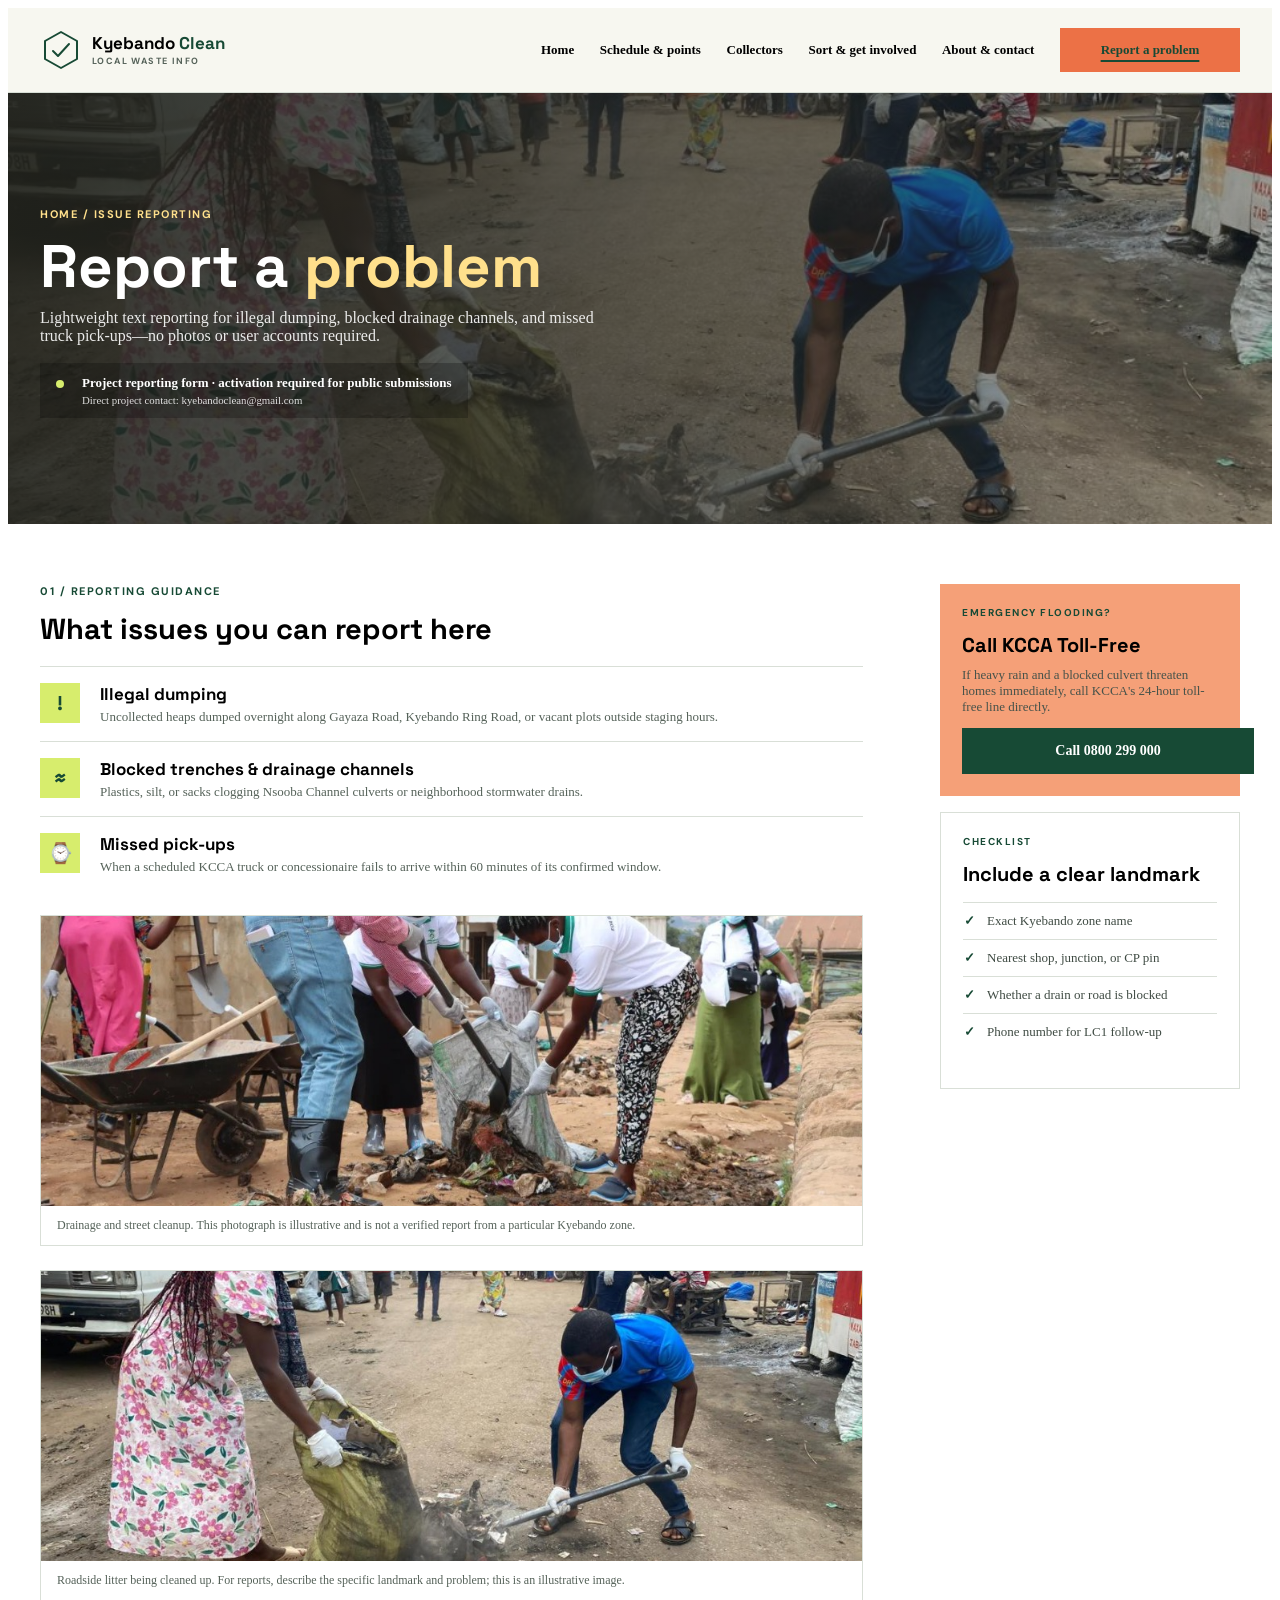
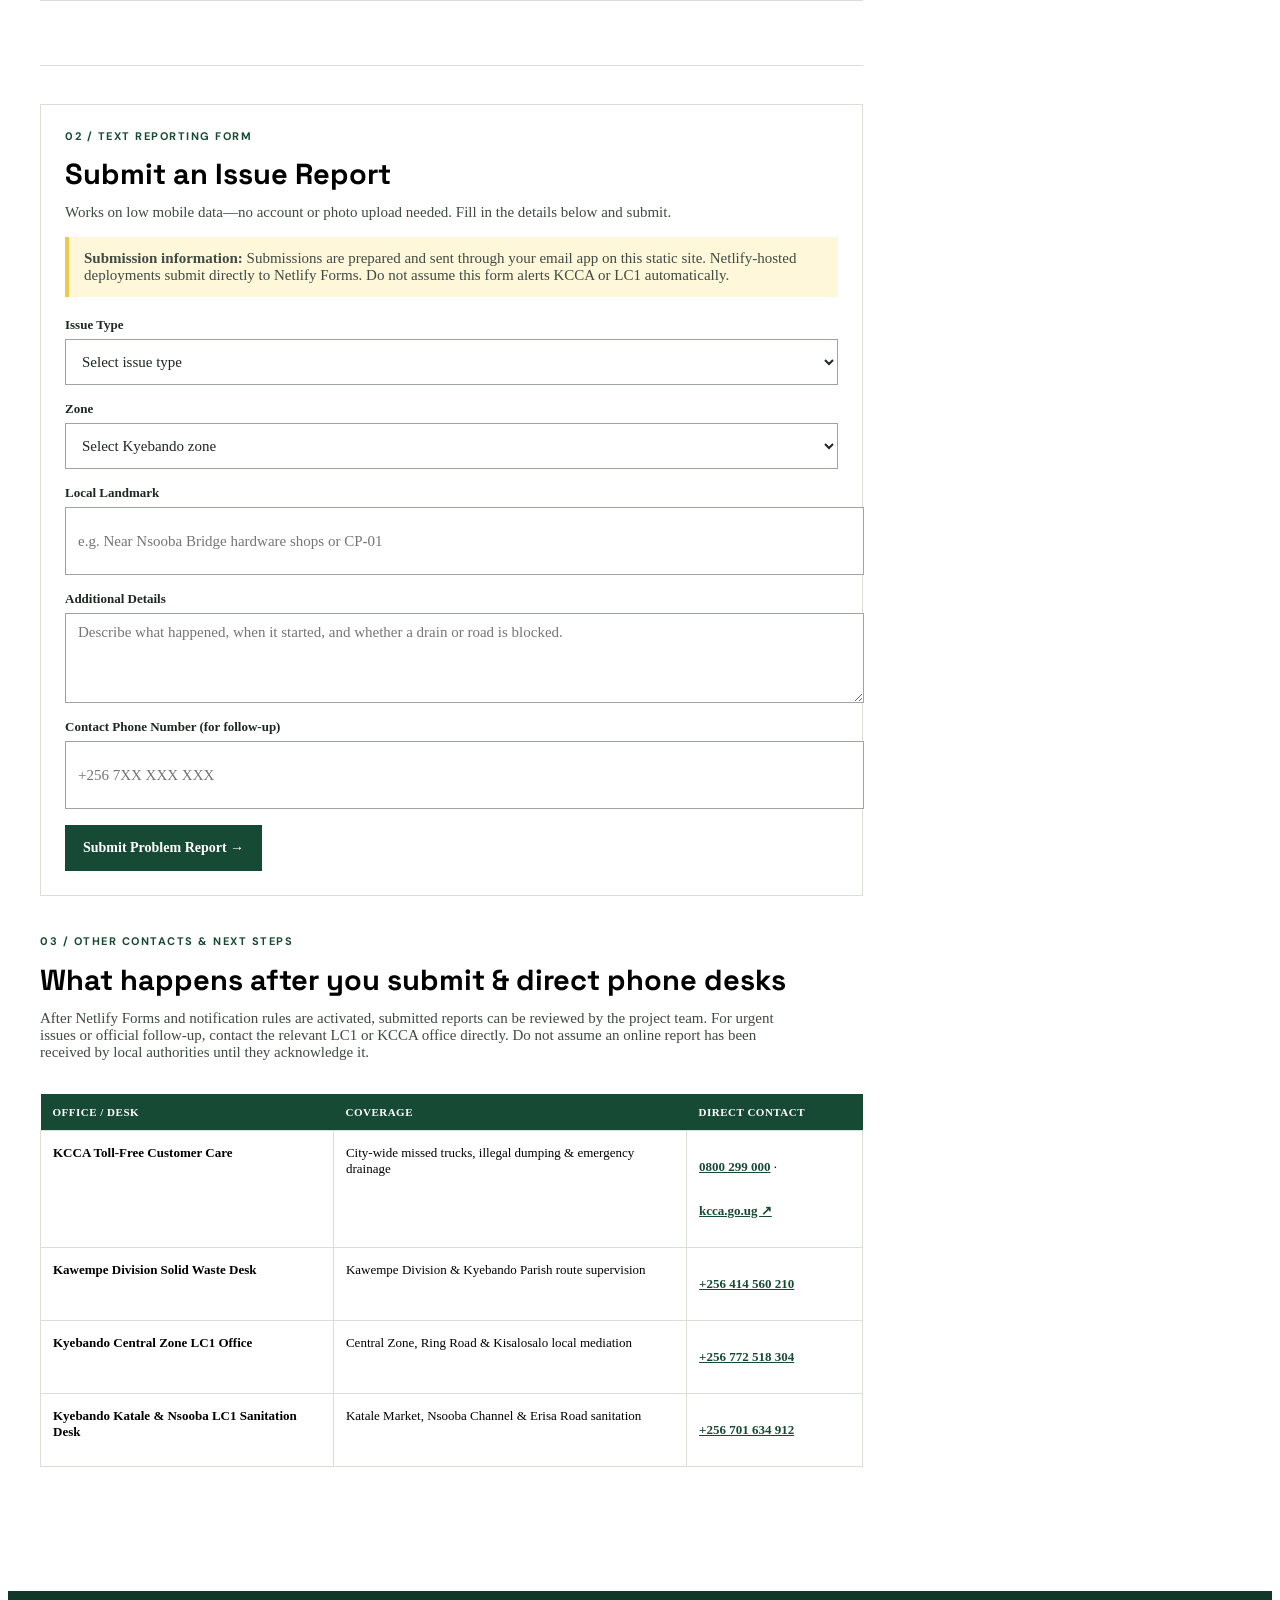
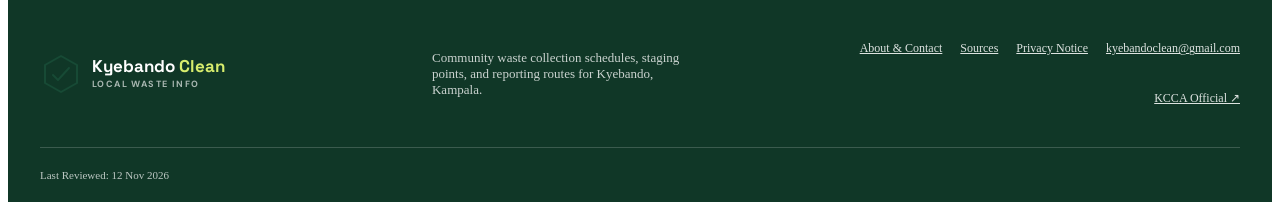
==== commit ad643478: "Fix report a problem submission Co-authored-by: Copilot <223556219+Copilot@users.noreply.github.com>" ====
--- a/report.html
+++ b/report.html
@@ -88,7 +88,7 @@
 <p class="eyebrow eyebrow-dark">02 / Text Reporting Form</p>
 <h2>Submit an Issue Report</h2>
 <p>Works on low mobile data—no account or photo upload needed. Fill in the details below and submit.</p>
-<p class="form-notice"><strong>Submission information:</strong> Online submissions work after the site is deployed and Netlify Forms is enabled. Until live delivery and email notifications are configured, contact the project team at <a href="mailto:kyebandoclean@gmail.com">kyebandoclean@gmail.com</a>. Do not assume this form alerts KCCA or LC1 automatically.</p><form action="thanks.html" class="local-form" data-netlify="true" data-netlify-honeypot="bot-field" method="POST" name="problem-report"><input name="form-name" type="hidden" value="problem-report"/><p class="honeypot-field"><label>Leave this field blank: <input autocomplete="off" name="bot-field" tabindex="-1"/></label></p>
+<p class="form-notice"><strong>Submission information:</strong> Submissions are prepared and sent through your email app on this static site. Netlify-hosted deployments submit directly to Netlify Forms. Do not assume this form alerts KCCA or LC1 automatically.</p><form action="thanks.html" class="local-form" data-netlify="true" data-netlify-honeypot="bot-field" id="problem-report-form" method="POST" name="problem-report"><input name="form-name" type="hidden" value="problem-report"/><p class="honeypot-field"><label>Leave this field blank: <input autocomplete="off" name="bot-field" tabindex="-1"/></label></p>
 <div class="form-field">
 <label for="rep-type">Issue Type</label>
 <select id="rep-type" name="issue_type" required="">
@@ -124,6 +124,7 @@
 </div>
 <button class="button button-dark" type="submit">Submit Problem Report →</button>
 </form>
+<p class="target-confirmation" id="report-email-status" role="status" aria-live="polite"></p>
 </section>
 <section class="content-section" id="contacts-next-steps">
 <p class="eyebrow eyebrow-dark">03 / Other Contacts &amp; Next Steps</p>
@@ -205,5 +206,34 @@
 <span>Last Reviewed: 12 Nov 2026</span>
 </div>
 </footer>
+<script>
+  const reportForm = document.querySelector("#problem-report-form");
+  const reportStatus = document.querySelector("#report-email-status");
+
+  reportForm.addEventListener("submit", (event) => {
+    const host = window.location.hostname;
+    const isNetlify = host === "localhost" || host === "127.0.0.1" || host.endsWith(".netlify.app");
+
+    if (isNetlify) {
+      return;
+    }
+
+    event.preventDefault();
+
+    const data = new FormData(reportForm);
+    const subject = `Kyebando Clean problem report - ${data.get("issue_type")}`;
+    const body = [
+      `Issue type: ${data.get("issue_type")}`,
+      `Zone: ${data.get("zone")}`,
+      `Local landmark: ${data.get("landmark")}`,
+      `Details: ${data.get("details")}`,
+      `Contact phone: ${data.get("phone")}`
+    ].join("\n");
+
+    reportStatus.textContent = "Opening your email app with the report ready to send.";
+    reportStatus.style.display = "block";
+    window.location.href = `mailto:kyebandoclean@gmail.com?subject=${encodeURIComponent(subject)}&body=${encodeURIComponent(body)}`;
+  });
+</script>
 </body>
 </html>
--- a/css/style.css
+++ b/css/style.css
@@ -152,13 +152,16 @@
 
 .nav-report {
   min-height: 44px;
+  min-width: 148px;
   padding: 0 16px;
   display: inline-flex;
   align-items: center;
+  justify-content: center;
   gap: 8px;
   color: #1c1612;
   background: var(--tangerine);
   font-weight: 700;
+  white-space: nowrap;
 }
 
 .nav-report:hover {
